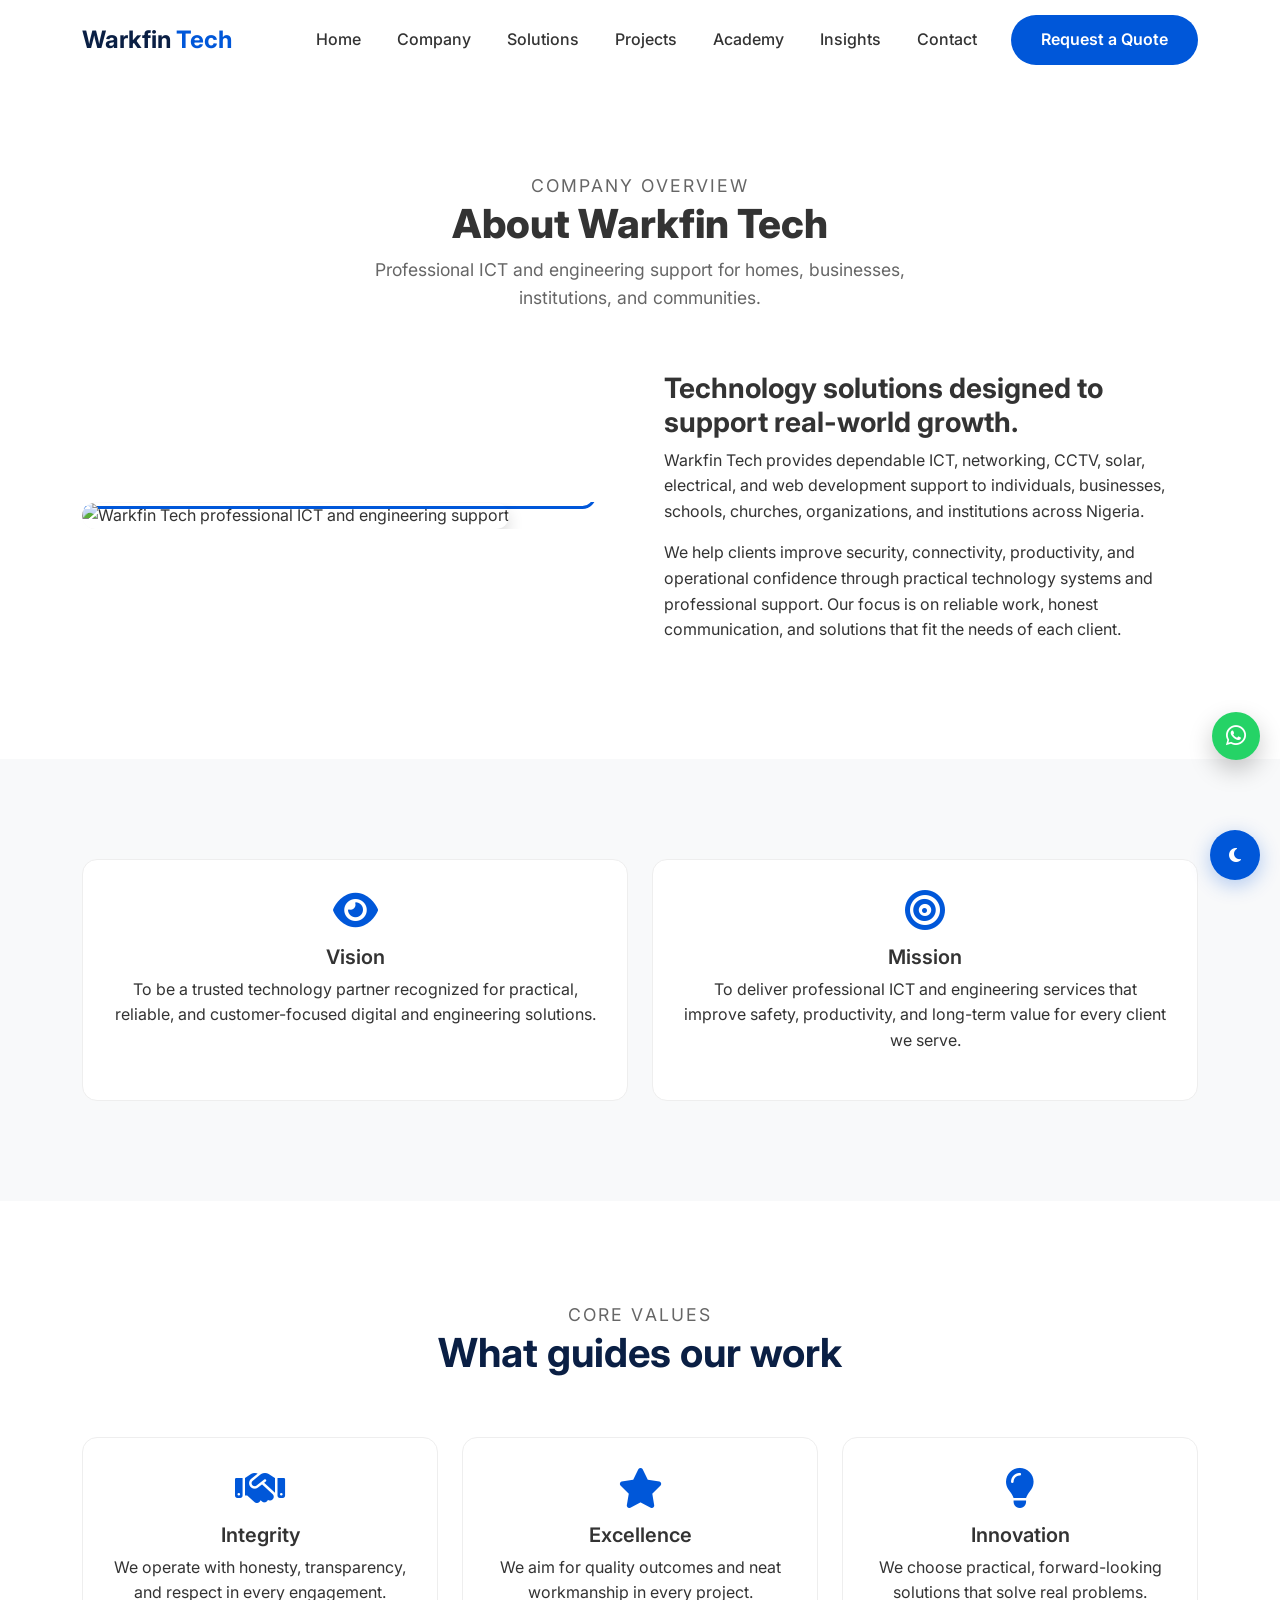
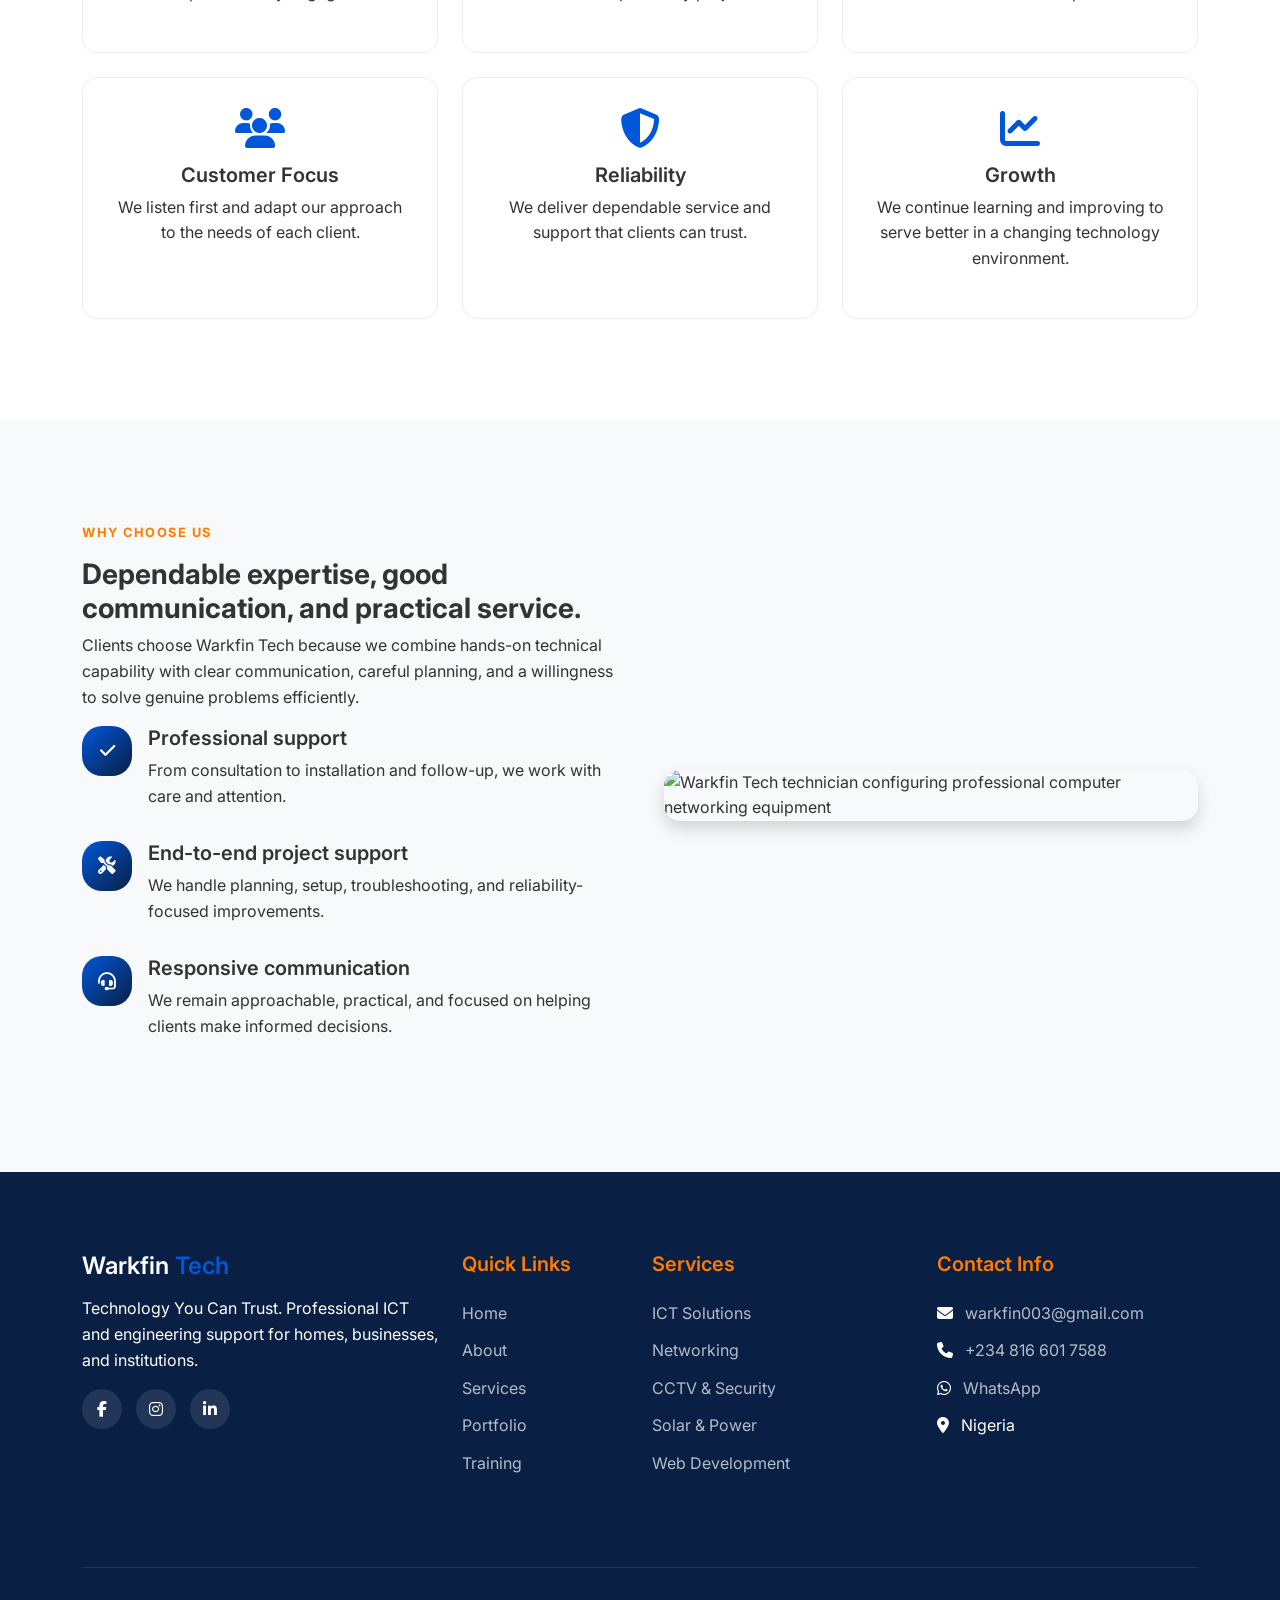
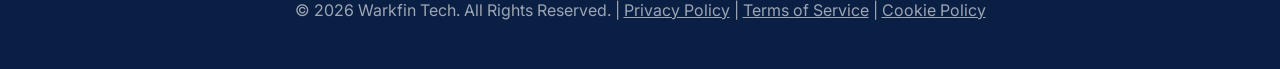
==== about.html @ f8c45f81 "New Uploads" ====
<!DOCTYPE html>
<html lang="en">
<head>
    <meta charset="UTF-8">
    <meta name="viewport" content="width=device-width, initial-scale=1.0">
    <meta name="description" content="Learn about Warkfin Tech, our mission, values, and approach to professional ICT and engineering solutions across Nigeria.">
    <title>About Warkfin Tech | Professional ICT & Engineering Solutions</title>
    <link rel="canonical" href="https://warkfin003-source.github.io/Warkfin-Tech/about.html">
    <link rel="icon" href="favicon.svg" type="image/svg+xml">
    <link rel="preconnect" href="https://fonts.googleapis.com">
    <link rel="preconnect" href="https://fonts.gstatic.com" crossorigin>
    <link href="https://fonts.googleapis.com/css2?family=Inter:wght@400;500;600;700;800&display=swap" rel="stylesheet">
    <link rel="stylesheet" href="https://cdn.jsdelivr.net/npm/bootstrap@5.3.2/dist/css/bootstrap.min.css">
    <link rel="stylesheet" href="https://cdnjs.cloudflare.com/ajax/libs/font-awesome/6.4.2/css/all.min.css">
    <link rel="stylesheet" href="STYLE.css">
    <link rel="stylesheet" href="responsive.css">
    <link rel="stylesheet" href="dark-mode.css">
</head>
<body>
    <nav class="navbar navbar-expand-lg fixed-top">
        <div class="container">
            <a class="navbar-brand" href="index.html">Warkfin <span>Tech</span></a>
            <button class="navbar-toggler" type="button" data-bs-toggle="collapse" data-bs-target="#navbarNav" aria-controls="navbarNav" aria-expanded="false" aria-label="Toggle navigation">
                <span class="navbar-toggler-icon"></span>
            </button>
            <div class="collapse navbar-collapse" id="navbarNav">
                <ul class="navbar-nav ms-auto align-items-center">
                    <li class="nav-item"><a class="nav-link" href="index.html">Home</a></li>
                    <li class="nav-item"><a class="nav-link active" href="about.html">Company</a></li>
                    <li class="nav-item"><a class="nav-link" href="services.html">Solutions</a></li>
                    <li class="nav-item"><a class="nav-link" href="portfolio.html">Projects</a></li>
                    <li class="nav-item"><a class="nav-link" href="training.html">Academy</a></li>
                    <li class="nav-item"><a class="nav-link" href="blog.html">Insights</a></li>
                    <li class="nav-item"><a class="nav-link" href="contact.html">Contact</a></li>
                    <li class="nav-item ms-lg-3"><a href="quote.html" class="btn-primary-custom">Request a Quote</a></li>
                </ul>
            </div>
        </div>
    </nav>

    <main>
        <section class="section-padding pt-5 mt-5">
            <div class="container">
                <div class="section-title">
                    <p class="section-kicker">Company Overview</p>
                    <h1>About Warkfin Tech</h1>
                    <p>Professional ICT and engineering support for homes, businesses, institutions, and communities.</p>
                </div>
                <div class="row align-items-center g-5">
                    <div class="col-lg-6">
                        <div class="about-img">
                            <img src="img/Office Workers.jpg" alt="Warkfin Tech professional ICT and engineering support" class="img-fluid rounded-4 shadow">
                        </div>
                    </div>
                    <div class="col-lg-6">
                        <h3>Technology solutions designed to support real-world growth.</h3>
                        <p>Warkfin Tech provides dependable ICT, networking, CCTV, solar, electrical, and web development support to individuals, businesses, schools, churches, organizations, and institutions across Nigeria.</p>
                        <p>We help clients improve security, connectivity, productivity, and operational confidence through practical technology systems and professional support. Our focus is on reliable work, honest communication, and solutions that fit the needs of each client.</p>
                    </div>
                </div>
            </div>
        </section>

        <section class="section-padding bg-light">
            <div class="container">
                <div class="row g-4">
                    <div class="col-md-6">
                        <div class="value-card h-100">
                            <i class="fas fa-eye"></i>
                            <h5>Vision</h5>
                            <p>To be a trusted technology partner recognized for practical, reliable, and customer-focused digital and engineering solutions.</p>
                        </div>
                    </div>
                    <div class="col-md-6">
                        <div class="value-card h-100">
                            <i class="fas fa-bullseye"></i>
                            <h5>Mission</h5>
                            <p>To deliver professional ICT and engineering services that improve safety, productivity, and long-term value for every client we serve.</p>
                        </div>
                    </div>
                </div>
            </div>
        </section>

        <section class="section-padding">
            <div class="container">
                <div class="section-title">
                    <p class="section-kicker">Core Values</p>
                    <h2>What guides our work</h2>
                </div>
                <div class="row g-4">
                    <div class="col-md-4"><div class="value-card h-100"><i class="fas fa-handshake"></i><h5>Integrity</h5><p>We operate with honesty, transparency, and respect in every engagement.</p></div></div>
                    <div class="col-md-4"><div class="value-card h-100"><i class="fas fa-star"></i><h5>Excellence</h5><p>We aim for quality outcomes and neat workmanship in every project.</p></div></div>
                    <div class="col-md-4"><div class="value-card h-100"><i class="fas fa-lightbulb"></i><h5>Innovation</h5><p>We choose practical, forward-looking solutions that solve real problems.</p></div></div>
                    <div class="col-md-4"><div class="value-card h-100"><i class="fas fa-users"></i><h5>Customer Focus</h5><p>We listen first and adapt our approach to the needs of each client.</p></div></div>
                    <div class="col-md-4"><div class="value-card h-100"><i class="fas fa-shield-alt"></i><h5>Reliability</h5><p>We deliver dependable service and support that clients can trust.</p></div></div>
                    <div class="col-md-4"><div class="value-card h-100"><i class="fas fa-chart-line"></i><h5>Growth</h5><p>We continue learning and improving to serve better in a changing technology environment.</p></div></div>
                </div>
            </div>
        </section>

        <section class="section-padding bg-light">
            <div class="container">
                <div class="row align-items-center g-5">
                    <div class="col-lg-6">
                        <p class="section-kicker">Why Choose Us</p>
                        <h3>Dependable expertise, good communication, and practical service.</h3>
                        <p>Clients choose Warkfin Tech because we combine hands-on technical capability with clear communication, careful planning, and a willingness to solve genuine problems efficiently.</p>
                        <div class="d-flex mb-3"><div class="flex-shrink-0"><div class="service-icon" style="width:50px;height:50px;font-size:1.1rem;"><i class="fas fa-check"></i></div></div><div class="flex-grow-1 ms-3"><h5>Professional support</h5><p>From consultation to installation and follow-up, we work with care and attention.</p></div></div>
                        <div class="d-flex mb-3"><div class="flex-shrink-0"><div class="service-icon" style="width:50px;height:50px;font-size:1.1rem;"><i class="fas fa-tools"></i></div></div><div class="flex-grow-1 ms-3"><h5>End-to-end project support</h5><p>We handle planning, setup, troubleshooting, and reliability-focused improvements.</p></div></div>
                        <div class="d-flex mb-3"><div class="flex-shrink-0"><div class="service-icon" style="width:50px;height:50px;font-size:1.1rem;"><i class="fas fa-headset"></i></div></div><div class="flex-grow-1 ms-3"><h5>Responsive communication</h5><p>We remain approachable, practical, and focused on helping clients make informed decisions.</p></div></div>
                    </div>
                    <div class="col-lg-6">
                        <img src="img/Networking-Solutions-Warkfin-Tech.png" alt="Warkfin Tech technician configuring professional computer networking equipment" class="img-fluid rounded-4 shadow">
                    </div>
                </div>
            </div>
        </section>
    </main>

    <footer class="footer">
        <div class="container">
            <div class="row">
                <div class="col-lg-4 col-md-6 mb-4">
                    <h4 class="mb-3">Warkfin <span style="color: var(--royal-blue);">Tech</span></h4>
                    <p>Technology You Can Trust. Professional ICT and engineering support for homes, businesses, and institutions.</p>
                    <div class="social-links mt-3">
                        <a href="https://web.facebook.com/emmanuel.adinna.54" class="social-icon" aria-label="Facebook" target="_blank" rel="noopener noreferrer"><i class="fab fa-facebook-f"></i></a>
                        <a href="https://www.instagram.com/warkfin/" class="social-icon" aria-label="Instagram" target="_blank" rel="noopener noreferrer"><i class="fab fa-instagram"></i></a>
                        <a href="https://www.linkedin.com/in/emmanuel-adinna-b373223b4/" class="social-icon" aria-label="LinkedIn" target="_blank" rel="noopener noreferrer"><i class="fab fa-linkedin-in"></i></a>
                        
                    </div>
                </div>
                <div class="col-lg-2 col-md-6 mb-4">
                    <h5>Quick Links</h5>
                    <ul>
                        <li><a href="index.html">Home</a></li>
                        <li><a href="about.html">About</a></li>
                        <li><a href="services.html">Services</a></li>
                        <li><a href="portfolio.html">Portfolio</a></li>
                        <li><a href="training.html">Training</a></li>
                    </ul>
                </div>
                <div class="col-lg-3 col-md-6 mb-4">
                    <h5>Services</h5>
                    <ul>
                        <li><a href="services.html">ICT Solutions</a></li>
                        <li><a href="services.html">Networking</a></li>
                        <li><a href="services.html">CCTV & Security</a></li>
                        <li><a href="services.html">Solar & Power</a></li>
                        <li><a href="services.html">Web Development</a></li>
                    </ul>
                </div>
                <div class="col-lg-3 col-md-6 mb-4">
                    <h5>Contact Info</h5>
                    <ul>
                        <li><i class="fas fa-envelope me-2"></i> <a href="mailto:warkfin003@gmail.com">warkfin003@gmail.com</a></li><li><i class="fas fa-phone me-2"></i> <a href="tel:+2348166017588">+234 816 601 7588</a></li><li><i class="fab fa-whatsapp me-2"></i> <a href="https://wa.me/2348166017588" target="_blank" rel="noopener noreferrer">WhatsApp</a></li>
                        <li><i class="fas fa-map-marker-alt me-2"></i> Nigeria</li>
                    </ul>
                </div>
            </div>
            <div class="footer-bottom">
                <p>&copy; <span id="currentYear"></span> Warkfin Tech. All Rights Reserved. | <a href="privacy-policy.html" style="color: rgba(255,255,255,0.6);">Privacy Policy</a> | <a href="terms-of-service.html" style="color: rgba(255,255,255,0.6);">Terms of Service</a> | <a href="cookie-policy.html" style="color: rgba(255,255,255,0.6);">Cookie Policy</a></p>
            </div>
        </div>
    </footer>

    <button class="dark-mode-toggle" id="darkModeToggle" title="Toggle Dark Mode" aria-label="Toggle dark mode" aria-pressed="false">
        <i class="fas fa-moon"></i>
    </button>

    <script src="https://cdn.jsdelivr.net/npm/bootstrap@5.3.2/dist/js/bootstrap.bundle.min.js"></script>
    <script src="Main.js" defer></script>
    <script src="dark-mode.js" defer></script>
</body>
</html>
---- STYLE.css ----
:root {
            --royal-blue: #0057D9;
            --navy-blue: #0A1F44;
            --white: #FFFFFF;
            --light-gray: #F5F7FA;
            --orange: #FF7A00;
            --dark-bg: #0d1117;
            --dark-card: #161b22;
            --dark-text: #c9d1d9;
        }

        * { margin: 0; padding: 0; box-sizing: border-box; }

        body {
            font-family: 'Inter', sans-serif;
            color: #333;
            overflow-x: hidden;
            transition: background-color 0.3s, color 0.3s;
            font-weight: 400;
            line-height: 1.6;
        }

        h1, h2, h3, h4, h5, h6 { font-family: 'Inter', sans-serif; }

        h1 { font-weight: 800; }
        h2 { font-weight: 700; }
        h3 { font-weight: 700; }
        h4 { font-weight: 600; }
        h5 { font-weight: 600; }
        h6 { font-weight: 600; }

        .nav-link { font-weight: 500; }
        .btn-primary-custom, .btn-outline-custom { font-weight: 600; }
        .section-title p { font-weight: 400; }

        .founder-biography p {
            margin-bottom: 18px;
            line-height: 1.8;
            font-size: 1rem;
            text-align: justify;
        }

        /* Navigation and reusable button styles. */
        .navbar {
            padding: 15px 0;
            transition: all 0.3s ease;
            background: rgba(255, 255, 255, 0.95);
            backdrop-filter: blur(10px);
        }

        .navbar.scrolled {
            box-shadow: 0 2px 20px rgba(0,0,0,0.1);
            padding: 10px 0;
        }

        .navbar-brand {
            font-family: 'Inter', sans-serif;
            font-weight: 700;
            font-size: 1.5rem;
            color: var(--navy-blue) !important;
        }

        .navbar-brand span { color: var(--royal-blue); }

        .nav-link {
            font-weight: 500;
            color: #333 !important;
            margin: 0 10px;
            position: relative;
            transition: color 0.3s;
        }

        .nav-link::after {
            content: '';
            position: absolute;
            bottom: -5px;
            left: 0;
            width: 0;
            height: 2px;
            background: var(--royal-blue);
            transition: width 0.3s;
        }

        .nav-link:hover::after,
        .nav-link.active::after { width: 100%; }

        .nav-link:hover { color: var(--royal-blue) !important; }

        .btn-primary-custom {
            background: var(--royal-blue);
            color: white;
            padding: 12px 30px;
            border-radius: 50px;
            border: none;
            font-weight: 600;
            transition: all 0.3s;
            text-decoration: none;
            display: inline-block;
        }

        .btn-primary-custom:hover {
            background: var(--navy-blue);
            transform: translateY(-2px);
            box-shadow: 0 10px 30px rgba(0,87,217,0.3);
            color: white;
        }

        .btn-outline-custom {
            border: 2px solid var(--royal-blue);
            color: var(--royal-blue);
            padding: 12px 30px;
            border-radius: 50px;
            font-weight: 600;
            transition: all 0.3s;
            text-decoration: none;
            display: inline-block;
            background: transparent;
        }

        .btn-outline-custom:hover {
            background: var(--royal-blue);
            color: white;
            transform: translateY(-2px);
        }

        /* Hero section and project statistics. */
        .hero {
            min-height: 100vh;
            padding: 112px 0 78px;
            background: linear-gradient(135deg, var(--navy-blue) 0%, #1a3a6b 50%, var(--royal-blue) 100%);
            position: relative;
            overflow: hidden;
            display: flex;
            align-items: center;
            isolation: isolate;
        }

        .hero::before {
            content: '';
            position: absolute;
            top: 0; left: 0; right: 0; bottom: 0;
            background: url('data:image/svg+xml,<svg xmlns="http://www.w3.org/2000/svg" viewBox="0 0 100 100"><circle cx="50" cy="50" r="40" fill="none" stroke="rgba(255,255,255,0.05)" stroke-width="0.5"/></svg>');
            background-size: 100px 100px;
            animation: float 20s linear infinite;
        }

        /* Subtle moving capability image behind the hero; decorative only. */
        .hero::after {
            content: '';
            position: absolute;
            inset: -8%;
            background: url('img/Office Workers.jpg') center / cover no-repeat;
            opacity: .075;
            transform: scale(1.08);
            animation: heroBackgroundDrift 28s ease-in-out infinite alternate;
            pointer-events: none;
            z-index: 0;
        }

        @keyframes heroBackgroundDrift {
            0% { background-position: 15% 50%; transform: scale(1.08); }
            100% { background-position: 85% 50%; transform: scale(1.14); }
        }

        @keyframes float {
            0% { transform: translateY(0); }
            100% { transform: translateY(-100px); }
        }

        .hero-content, .hero > .container { position: relative; z-index: 2; }

        .hero h1 {
            font-size: 2.55rem;
            font-weight: 800;
            color: white;
            line-height: 1.2;
            margin-bottom: 20px;
        }

        .hero p {
            font-size: 1.1rem;
            line-height: 1.7;
            color: rgba(255,255,255,0.9);
            margin-bottom: 30px;
        }

        .eyebrow,
        .section-kicker {
            display: inline-block;
            margin-bottom: 15px;
            font-size: 0.8rem;
            letter-spacing: 0.12em;
            text-transform: uppercase;
            font-weight: 700;
            color: var(--orange);
        }

        .trust-statement {
            margin-top: 20px;
            font-size: 0.95rem;
            letter-spacing: 0.03em;
            color: rgba(255,255,255,0.8);
            font-style: italic;
        }

        .hero-btns {
            display: flex;
            gap: 15px;
            flex-wrap: wrap;
        }

        .hero-image {
            position: relative;
            animation: floatImage 3s ease-in-out infinite;
            padding: 10px 12px 0;
            max-width: 500px;
            margin: 0 0 0 auto;
            z-index: 3;
        }

        .hero-image img {
            width: 100%;
            max-height: 540px;
            object-fit: contain;
            object-position: center bottom;
            display: block;
            filter: drop-shadow(0 24px 35px rgba(0,0,0,.28));
        }

        @keyframes floatImage {
            0%, 100% { transform: translateY(0); }
            50% { transform: translateY(-20px); }
        }

        .counter-section {
            background: white;
            padding: 60px 0;
            margin-top: -50px;
            position: relative;
            z-index: 10;
            border-radius: 20px;
            box-shadow: 0 20px 60px rgba(0,0,0,0.1);
        }

        .counter-box {
            text-align: center;
            padding: 20px;
            height: 100%;
            border-radius: 18px;
            background: #f8fbff;
            border: 1px solid #edf3ff;
        }

        .counter-box i {
            display: inline-flex;
            width: 52px;
            height: 52px;
            align-items: center;
            justify-content: center;
            border-radius: 50%;
            background: rgba(0,87,217,0.12);
            color: var(--royal-blue);
            font-size: 1.3rem;
            margin-bottom: 12px;
        }

        .counter-box h3 {
            font-size: 2.5rem;
            font-weight: 700;
            color: var(--royal-blue);
            margin-bottom: 10px;
        }

        .counter-box p {
            color: #666;
            font-weight: 500;
            margin: 0;
            line-height: 1.5;
        }

        /* Shared section spacing, headings, and service cards. */
        .section-padding { padding: 100px 0; }

        .section-title {
            text-align: center;
            margin-bottom: 60px;
        }

        .section-title h2 {
            font-size: 2.5rem;
            font-weight: 700;
            color: var(--navy-blue);
            margin-bottom: 15px;
        }

        .section-title p {
            color: #666;
            font-size: 1.1rem;
            max-width: 600px;
            margin: 0 auto;
        }

        .service-card {
            background: white;
            border-radius: 20px;
            padding: 40px 30px;
            text-align: center;
            transition: all 0.3s ease;
            border: 1px solid #eee;
            height: 100%;
            display: flex;
            flex-direction: column;
        }

        .service-card:hover {
            transform: translateY(-10px);
            box-shadow: 0 30px 60px rgba(0,0,0,0.12);
            border-color: var(--royal-blue);
        }

        .service-icon {
            width: 80px;
            height: 80px;
            background: linear-gradient(135deg, var(--royal-blue), var(--navy-blue));
            border-radius: 20px;
            display: flex;
            align-items: center;
            justify-content: center;
            margin: 0 auto 25px;
            font-size: 2rem;
            color: white;
        }

        .service-card h4 {
            font-size: 1.5rem;
            font-weight: 700;
            margin-bottom: 15px;
            color: var(--navy-blue);
            line-height: 1.3;
        }

        .service-card p {
            color: #555;
            margin-bottom: 20px;
            font-size: 1.05rem;
            line-height: 1.8;
        }

        .service-list {
            list-style: none;
            padding: 0;
            text-align: left;
        }

        .service-card .btn-outline-custom { margin-top: auto !important; align-self: center; }

        .service-list li {
            padding: 6px 0;
            color: #444;
            font-size: 1rem;
            line-height: 1.55;
        }

        .service-list li i {
            color: var(--orange);
            margin-right: 8px;
        }

        .about-img {
            border-radius: 20px;
            overflow: hidden;
            position: relative;
        }

        .about-img::before {
            content: '';
            position: absolute;
            top: -20px;
            left: -20px;
            width: 100%;
            height: 100%;
            border: 3px solid var(--royal-blue);
            border-radius: 20px;
            z-index: -1;
        }

        /* Founder profile, skills, and personal call-to-action. */
        .profile-card,
        .personal-info-card {
            background: white;
            border-radius: 20px;
            box-shadow: 0 10px 30px rgba(0, 0, 0, 0.08);
        }

        .profile-card {
            overflow: hidden;
            text-align: center;
        }

        .profile-photo {
            width: 100%;
            max-height: 430px;
            object-fit: contain;
            object-position: bottom;
            background: linear-gradient(135deg, #eaf2ff, #ffffff);
        }

        .profile-details { padding: 25px; }
        .profile-details h3 { color: var(--navy-blue); margin-bottom: 10px; }
        .profile-title { color: var(--royal-blue); font-weight: 600; }
        .profile-details i { color: var(--orange); margin-right: 8px; }

        .personal-info-card { padding: 30px; }
        .personal-info-card h3 { color: var(--navy-blue); font-size: 1.3rem; margin-bottom: 15px; }
        .personal-info-card h3 i { color: var(--royal-blue); margin-right: 8px; }
        .personal-info-card p { margin-bottom: 0; }

        .skill-list { display: flex; flex-wrap: wrap; justify-content: center; gap: 12px; }
        .skill-list span { background: #eaf2ff; border-radius: 50px; color: var(--navy-blue); font-weight: 600; padding: 10px 16px; }

        .personal-cta { background: linear-gradient(135deg, var(--navy-blue), var(--royal-blue)); border-radius: 24px; color: white; padding: 50px 30px; }
        .personal-cta h3 { margin-bottom: 15px; }
        .personal-cta p { margin: 0 auto 25px; max-width: 700px; }
        .personal-cta .btn-primary-custom { background: white; color: var(--royal-blue); }
        .personal-cta .btn-primary-custom:hover { background: var(--light-gray); color: var(--navy-blue); }

        /* Inline form feedback is updated by forms.js after a submission attempt. */
        .form-feedback { display: none; font-weight: 600; margin: 16px 0 0; text-align: center; }
        .form-feedback.success { color: #198754; display: block; }
        .form-feedback.error { color: #dc3545; display: block; }

        /* Candidate-registration details shown in the training form. */
        .application-details { background: #f5f8ff; border: 1px solid #d8e5ff; border-radius: 14px; margin-bottom: 20px; padding: 24px; }
        .application-details h4 { color: var(--navy-blue); font-size: 1.15rem; }
        .application-details h4 i { color: var(--royal-blue); margin-right: 8px; }
        .honeypot-field { height: 0; left: -9999px; overflow: hidden; position: absolute; width: 0; }

        /* Standalone legal pages share the brand typography without the home-page layout. */
        .legal-page { margin: 0 auto; max-width: 850px; padding: 80px 24px; }
        .legal-page h1, .legal-page h2 { color: var(--navy-blue); }
        .legal-page h1 { font-size: clamp(2rem, 5vw, 3rem); margin: 24px 0 8px; }
        .legal-page h2 { font-size: 1.35rem; margin: 34px 0 10px; }
        .legal-page p { line-height: 1.8; }
        .legal-date { color: #666; }
        .legal-back { color: var(--royal-blue); font-weight: 600; text-decoration: none; }
        .legal-back:hover { text-decoration: underline; }

        .value-card {
            background: white;
            padding: 30px;
            border-radius: 15px;
            text-align: center;
            transition: all 0.3s;
            border: 1px solid #eee;
        }

        .value-card:hover {
            background: var(--royal-blue);
            color: white;
            transform: translateY(-5px);
        }

        .value-card:hover i { color: white !important; }

        .value-card i {
            font-size: 2.5rem;
            color: var(--royal-blue);
            margin-bottom: 15px;
        }

        .focus-card {
            background: white;
            border-radius: 18px;
            padding: 30px 20px;
            text-align: center;
            border: 1px solid #eee;
            transition: all 0.3s ease;
            height: 100%;
        }

        .focus-card i {
            display: block;
            font-size: 2.2rem;
            color: var(--royal-blue);
            margin-bottom: 12px;
        }

        .focus-card h5 {
            margin-bottom: 0;
            color: var(--navy-blue);
            font-size: 1rem;
        }

        .focus-card:hover {
            transform: translateY(-5px);
            box-shadow: 0 10px 30px rgba(0, 87, 217, 0.15);
        }

        .approach-card {
            background: white;
            border-radius: 18px;
            padding: 30px;
            text-align: center;
            border: 1px solid #eee;
            transition: all 0.3s ease;
            height: 100%;
        }

        .approach-number {
            display: inline-flex;
            width: 44px;
            height: 44px;
            background: var(--royal-blue);
            color: white;
            border-radius: 50%;
            align-items: center;
            justify-content: center;
            font-weight: 700;
            font-size: 1.4rem;
            margin-bottom: 15px;
        }

        .approach-card h5 {
            color: var(--navy-blue);
            margin-bottom: 10px;
        }

        .approach-card p {
            color: #666;
            margin: 0;
            font-size: 0.95rem;
        }

        .approach-card:hover {
            transform: translateY(-5px);
            box-shadow: 0 10px 30px rgba(0, 87, 217, 0.15);
        }

        /* Portfolio gallery and category filter controls. */
        .portfolio-filter {
            text-align: center;
            margin-bottom: 40px;
        }

        .portfolio-filter button {
            background: none;
            border: 2px solid var(--royal-blue);
            color: var(--royal-blue);
            padding: 8px 25px;
            margin: 5px;
            border-radius: 50px;
            font-weight: 500;
            transition: all 0.3s;
        }

        .portfolio-filter button.active,
        .portfolio-filter button:hover {
            background: var(--royal-blue);
            color: white;
        }

        .portfolio-item {
            position: relative;
            overflow: hidden;
            border-radius: 15px;
            margin-bottom: 30px;
        }

        .portfolio-item img {
            width: 100%;
            height: 300px;
            object-fit: cover;
            transition: transform 0.5s;
        }

        .portfolio-media-placeholder { height: 300px; display: flex; align-items: center; justify-content: center; gap: 22px; color: white; font-size: 4rem; background: linear-gradient(135deg, var(--navy-blue), var(--royal-blue)); }
        .portfolio-media-placeholder i:last-child { color: var(--orange); }

        .portfolio-item:hover img { transform: scale(1.1); }

        .portfolio-overlay {
            position: absolute;
            bottom: 0;
            left: 0;
            right: 0;
            background: linear-gradient(to top, rgba(10,31,68,0.9), transparent);
            padding: 30px;
            color: white;
            transform: translateY(100%);
            transition: transform 0.3s;
        }

        .portfolio-item:hover .portfolio-overlay { transform: translateY(0); }

        /* Training, testimonials, blog, and contact components. */
        .training-card {
            background: white;
            border-radius: 20px;
            overflow: hidden;
            box-shadow: 0 10px 30px rgba(0,0,0,0.1);
            transition: all 0.3s;
            height: 100%;
        }

        .training-card:hover {
            transform: translateY(-10px);
            box-shadow: 0 20px 50px rgba(0,0,0,0.15);
        }

        .training-header {
            background: linear-gradient(135deg, var(--royal-blue), var(--navy-blue));
            color: white;
            padding: 30px;
            text-align: center;
        }

        .training-header i {
            font-size: 3rem;
            margin-bottom: 15px;
        }

        .training-body { padding: 30px; }

        .training-body ul {
            list-style: none;
            padding: 0;
        }

        .training-body ul li {
            padding: 10px 0;
            border-bottom: 1px solid #eee;
        }

        .training-body ul li i {
            color: var(--orange);
            margin-right: 10px;
        }

        .testimonial-card {
            background: white;
            padding: 40px;
            border-radius: 20px;
            text-align: center;
            box-shadow: 0 10px 30px rgba(0,0,0,0.08);
        }

        .testimonial-empty { max-width: 760px; margin: 0 auto; }
        .testimonial-empty > i { color: var(--royal-blue); font-size: 2.4rem; margin-bottom: 16px; }
        .testimonial-empty h3 { color: var(--navy-blue); font-size: 1.35rem; }

        .testimonial-card img {
            width: 80px;
            height: 80px;
            border-radius: 50%;
            object-fit: cover;
            margin-bottom: 20px;
            border: 3px solid var(--royal-blue);
        }

        .stars {
            color: var(--orange);
            margin-bottom: 15px;
        }

        .blog-card {
            background: white;
            border-radius: 20px;
            overflow: hidden;
            transition: all 0.3s;
            height: 100%;
        }

        .blog-card:hover {
            transform: translateY(-5px);
            box-shadow: 0 20px 40px rgba(0,0,0,0.1);
        }

        .blog-img {
            height: 200px;
            background: linear-gradient(135deg, var(--royal-blue), var(--navy-blue));
            display: flex;
            align-items: center;
            justify-content: center;
            color: white;
            font-size: 3rem;
        }

        .blog-content { padding: 25px; }

        .blog-meta {
            color: #999;
            font-size: 0.9rem;
            margin-bottom: 10px;
        }

        .contact-info-box {
            background: white;
            padding: 40px;
            border-radius: 20px;
            box-shadow: 0 10px 30px rgba(0,0,0,0.08);
            height: 100%;
        }

        .contact-info-item {
            display: flex;
            align-items: flex-start;
            margin-bottom: 30px;
        }

        .contact-info-item i {
            width: 50px;
            height: 50px;
            flex: 0 0 50px;
            background: var(--royal-blue);
            color: white;
            border-radius: 50%;
            display: flex;
            align-items: center;
            justify-content: center;
            margin-right: 20px;
            font-size: 1.2rem;
        }

        .contact-form {
            background: white;
            padding: 40px;
            border-radius: 20px;
            box-shadow: 0 10px 30px rgba(0,0,0,0.08);
        }

        .form-control {
            padding: 15px;
            border-radius: 10px;
            border: 1px solid #ddd;
            margin-bottom: 20px;
        }

        .form-control:focus {
            border-color: var(--royal-blue);
            box-shadow: 0 0 0 3px rgba(0,87,217,0.1);
        }

        /* Footer and floating navigation controls. */
        .footer {
            background: var(--navy-blue);
            color: white;
            padding: 80px 0 30px;
        }

        .footer h5 {
            font-weight: 600;
            margin-bottom: 25px;
            color: var(--orange);
        }

        .footer ul {
            list-style: none;
            padding: 0;
        }

        .footer ul li {
            margin-bottom: 12px;
        }

        .footer ul li a {
            color: rgba(255,255,255,0.7);
            text-decoration: none;
            transition: color 0.3s;
        }

        .footer ul li a:hover { color: var(--orange); }

        .social-links a,
        .social-links .social-icon {
            width: 40px;
            height: 40px;
            background: rgba(255,255,255,0.1);
            border-radius: 50%;
            display: inline-flex;
            align-items: center;
            justify-content: center;
            color: white;
            margin-right: 10px;
            transition: all 0.3s;
            text-decoration: none;
        }

        .social-links a:focus-visible,
        .btn-primary-custom:focus-visible,
        .btn-outline-custom:focus-visible,
        .nav-link:focus-visible,
        .portfolio-filter button:focus-visible,
        .dark-mode-toggle:focus-visible,
        .back-to-top:focus-visible {
            outline: 3px solid rgba(255,122,0,0.8);
            outline-offset: 3px;
        }

        .social-links a:hover {
            background: var(--royal-blue);
            transform: translateY(-3px);
        }

        .social-links .social-icon {
            cursor: default;
        }

        .form-label {
            display: block;
            margin: 0 0 7px;
            color: var(--navy-blue);
            font-size: .92rem;
            font-weight: 500;
        }

        .footer-bottom {
            border-top: 1px solid rgba(255,255,255,0.1);
            margin-top: 50px;
            padding-top: 30px;
            text-align: center;
            color: rgba(255,255,255,0.6);
        }

        .dark-mode-toggle {
            position: fixed;
            bottom: 30px;
            right: 30px;
            width: 50px;
            height: 50px;
            background: var(--royal-blue);
            color: white;
            border-radius: 50%;
            display: flex;
            align-items: center;
            justify-content: center;
            cursor: pointer;
            z-index: 1000;
            box-shadow: 0 5px 20px rgba(0,87,217,0.3);
            transition: all 0.3s;
            border: none;
        }

        .dark-mode-toggle:hover { transform: scale(1.1); }

        .back-to-top {
            position: fixed;
            bottom: 82px;
            right: 30px;
            width: 44px;
            height: 44px;
            background: var(--orange);
            color: white;
            border-radius: 50%;
            display: flex;
            align-items: center;
            justify-content: center;
            cursor: pointer;
            z-index: 1000;
            opacity: 0;
            visibility: hidden;
            transition: all 0.3s;
            text-decoration: none;
        }

        .back-to-top.show {
            opacity: 1;
            visibility: visible;
        }

        .timeline {
            position: relative;
            padding: 20px 0;
        }

        .timeline::before {
            content: '';
            position: absolute;
            left: 50%;
            transform: translateX(-50%);
            width: 2px;
            height: 100%;
            background: var(--royal-blue);
        }

        .timeline-item {
            margin-bottom: 50px;
            position: relative;
        }

        .timeline-content {
            background: white;
            padding: 30px;
            border-radius: 15px;
            box-shadow: 0 10px 30px rgba(0,0,0,0.08);
            width: 45%;
        }

        .timeline-item:nth-child(odd) .timeline-content { margin-left: auto; }

        .timeline-dot {
            position: absolute;
            left: 50%;
            transform: translateX(-50%);
            width: 20px;
            height: 20px;
            background: var(--orange);
            border-radius: 50%;
            border: 4px solid white;
            box-shadow: 0 0 0 3px var(--royal-blue);
        }

        .accordion-button:not(.collapsed) {
            background: var(--royal-blue);
            color: white;
        }

        .accordion-button:focus {
            box-shadow: none;
            border-color: rgba(0,87,217,0.25);
        }

        .loader {
            position: fixed;
            top: 0;
            left: 0;
            width: 100%;
            height: 100%;
            background: var(--navy-blue);
            display: flex;
            align-items: center;
            justify-content: center;
            z-index: 9999;
            transition: opacity 0.5s, visibility 0.5s;
        }

        .loader.hidden {
            opacity: 0;
            visibility: hidden;
        }

        .loader-content { text-align: center; }
        .loader-logo { width: 72px; height: 72px; object-fit: contain; margin-bottom: 18px; }

        .loader-content h2 {
            color: white;
            font-size: 2rem;
            margin-bottom: 20px;
        }

        .loader-content p { color: rgba(255,255,255,.82); font-size: .95rem; margin: 0 0 20px; }

        .loader-bar {
            width: 200px;
            height: 4px;
            background: rgba(255,255,255,0.2);
            border-radius: 2px;
            overflow: hidden;
            margin: 0 auto;
        }

        .loader-progress {
            width: 0;
            height: 100%;
            background: var(--orange);
            animation: load 2s ease forwards;
        }

        @keyframes load { to { width: 100%; } }

        @media (prefers-reduced-motion: reduce) {
            *, *::before, *::after { animation-duration: .01ms !important; animation-iteration-count: 1 !important; scroll-behavior: auto !important; }
            .loader { transition: none; }
        }


/* ===== Warkfin Tech final visual polish ===== */
.service-card-media {
    overflow: hidden;
}
.service-media {
    margin: -40px -30px 25px;
    height: 180px;
    overflow: hidden;
    background: #0A1F44;
}
.service-media img {
    width: 100%;
    height: 100%;
    object-fit: cover;
    display: block;
    transition: transform .5s ease;
}
.service-card-media:hover .service-media img {
    transform: scale(1.04);
}
.feedback-highlight {
    text-align: left;
    position: relative;
    padding: 34px;
}
.feedback-icon {
    width: 54px;
    height: 54px;
    display: inline-flex;
    align-items: center;
    justify-content: center;
    border-radius: 16px;
    background: rgba(0,87,217,.10);
    color: var(--royal-blue);
    font-size: 1.25rem;
    margin-bottom: 18px;
}
.feedback-highlight h3 {
    font-size: 1.2rem;
    margin-bottom: 12px;
}
.feedback-highlight p {
    color: #475569;
    margin-bottom: 20px;
}
.feedback-label {
    display: inline-block;
    font-size: .78rem;
    font-weight: 700;
    letter-spacing: .04em;
    text-transform: uppercase;
    color: var(--royal-blue);
}
.feedback-note {
    max-width: 760px;
    margin-left: auto;
    margin-right: auto;
    color: #64748B;
    font-size: .92rem;
}
.capability-badge {
    display: inline-flex;
    align-items: center;
    gap: 6px;
    margin-top: 8px;
    padding: 5px 10px;
    border-radius: 999px;
    background: rgba(20,99,214,.18);
    color: #DBEAFE;
    font-size: .75rem;
    font-weight: 700;
}
.hero {
    background:
        linear-gradient(135deg, rgba(10,31,68,.97), rgba(26,58,107,.92) 50%, rgba(0,87,217,.93)),
        url('img/Networking.jpg') center/cover no-repeat;
}
.hero::after {
    content: '';
    position: absolute;
    inset: -8%;
    background: url('img/Networking.jpg') center/cover no-repeat;
    opacity: .055;
    transform: scale(1.08);
    animation: heroImageDrift 28s ease-in-out infinite alternate;
    z-index: -1;
}
@keyframes heroImageDrift {
    0% { transform: scale(1.08) translate3d(-1%, 0, 0); }
    100% { transform: scale(1.15) translate3d(1%, -1.5%, 0); }
}
.hero-image {
    max-width: 520px;
    padding: 24px;
}
.hero-image::before {
    content: '';
    position: absolute;
    inset: 8px;
    border: 1px solid rgba(255,255,255,.20);
    border-radius: 32px;
    pointer-events: none;
}
.hero-image img {
    position: relative;
    z-index: 1;
    filter: drop-shadow(0 24px 40px rgba(0,0,0,.28));
}
.loader-mark {
    position: relative;
    width: 110px;
    height: 110px;
    margin: 0 auto 18px;
    display: grid;
    place-items: center;
}
.loader-logo {
    width: 88px;
    height: 88px;
    border-radius: 22px;
    box-shadow: 0 12px 35px rgba(0,0,0,.25);
}
.loader-orbit {
    position: absolute;
    inset: -5px;
    border: 2px solid rgba(255,122,0,.5);
    border-top-color: transparent;
    border-radius: 50%;
    display: grid;
    place-items: center;
    animation: loaderOrbit 2.2s linear infinite;
}
.loader-orbit i {
    position: absolute;
    top: -8px;
    color: var(--orange);
    background: var(--navy-blue);
    padding: 2px 5px;
    border-radius: 8px;
    font-size: .9rem;
}
@keyframes loaderOrbit { to { transform: rotate(360deg); } }
.loader-content h2 {
    margin-bottom: 8px;
    letter-spacing: -.02em;
}
.loader-content p {
    margin-bottom: 22px;
}
.navbar-toggler:focus {
    box-shadow: 0 0 0 .2rem rgba(0,87,217,.25);
}
@media (prefers-reduced-motion: reduce) {
    .hero::after, .loader-orbit, .hero-image {
        animation: none !important;
    }
}

/* Video Production service pricing */
.service-price {
    display: flex;
    align-items: baseline;
    gap: 10px;
    margin: 18px 0;
}
.service-price span {
    font-size: .82rem;
    color: #64748B;
    font-weight: 600;
}
.service-price strong {
    font-size: 1.55rem;
    color: var(--royal-blue);
    font-weight: 800;
}
.service-detail-image {
    overflow: hidden;
    border-radius: 24px;
    box-shadow: 0 18px 45px rgba(0,0,0,.14);
}
.service-detail-image img {
    display: block;
    width: 100%;
    aspect-ratio: 16/10;
    object-fit: cover;
}
.service-detail-section .service-list {
    margin-top: 20px;
}

/* Final desktop hero/navbar spacing: keep the fixed navbar clear of the portrait */
@media (min-width: 992px) {
    .navbar {
        min-height: 76px;
        z-index: 1100;
    }

    body {
        padding-top: 76px;
    }

    .hero,
    .hero-section,
    #hero {
        scroll-margin-top: 86px;
    }

    .hero .container,
    .hero-section .container,
    #hero .container {
        padding-top: 28px;
    }

    .hero-image,
    .hero-img,
    .hero-image-container,
    .hero-visual {
        margin-top: 12px;
    }
}

/* Training program pricing */
.training-price-row {
    margin-top: 18px;
    display: flex;
    flex-direction: column;
    gap: 10px;
    align-items: stretch;
}
.training-price {
    display: block;
    text-align: center;
    font-size: 1.25rem;
    font-weight: 800;
    color: var(--royal-blue);
}
@media (min-width: 992px) {
    /* Keep the fixed navbar clear of the hero portrait and headline. */
    .hero,
    .hero-section,
    #hero {
        padding-top: 46px !important;
        min-height: calc(100vh - 76px);
    }
    .hero .hero-image,
    .hero .hero-img,
    .hero .hero-image-container,
    .hero .hero-visual,
    .hero-section .hero-image,
    .hero-section .hero-img,
    .hero-section .hero-image-container,
    .hero-section .hero-visual {
        margin-top: 28px !important;
        transform: translateY(8px);
    }
}

/* Warkfin Tech premium preloader */
.warkfin-preloader {
    position: fixed;
    inset: 0;
    z-index: 99999;
    display: grid;
    place-items: center;
    overflow: hidden;
    background:
      radial-gradient(circle at 50% 35%, rgba(37,99,235,.20), transparent 34%),
      linear-gradient(135deg, #020617 0%, #0B1730 52%, #07111F 100%);
    transition: opacity .28s ease, visibility .28s ease, transform .28s ease;
}
.warkfin-preloader.preloader-hidden {
    opacity: 0;
    visibility: hidden;
    pointer-events: none;
    transform: scale(1.02);
}
.preloader-panel {
    position: relative;
    z-index: 2;
    width: min(92vw, 470px);
    padding: 42px 34px 32px;
    text-align: center;
    border: 1px solid rgba(148,163,184,.20);
    border-radius: 28px;
    background: rgba(15,23,42,.68);
    box-shadow: 0 28px 90px rgba(0,0,0,.45), inset 0 1px rgba(255,255,255,.08);
    backdrop-filter: blur(8px);
}
.preloader-logo-wrap {
    width: 84px;
    height: 84px;
    margin: 0 auto 18px;
    display: grid;
    place-items: center;
    border-radius: 24px;
    background: rgba(255,255,255,.96);
    box-shadow: 0 0 0 8px rgba(37,99,235,.10), 0 16px 45px rgba(0,0,0,.35);
    overflow: hidden;
}
.preloader-logo {
    width: 72px;
    height: 72px;
    object-fit: contain;
}
.preloader-fallback-logo {
    display: grid;
    place-items: center;
    width: 100%;
    height: 100%;
    color: #2563EB;
    font-size: 2.15rem;
}
.preloader-brand {
    letter-spacing: .18em;
    font-weight: 800;
    font-size: 1.05rem;
    color: #F8FAFC;
}
.preloader-brand span { color: #60A5FA; }
.preloader-welcome {
    margin-top: 14px;
    font-size: clamp(1.35rem, 4vw, 1.8rem);
    font-weight: 800;
    color: #FFFFFF;
}
.preloader-subtitle {
    margin: 7px 0 22px;
    color: #CBD5E1;
    font-size: .92rem;
}
.preloader-loader {
    width: 100%;
    height: 5px;
    border-radius: 99px;
    overflow: hidden;
    background: rgba(148,163,184,.18);
}
.preloader-loader span {
    display: block;
    width: 42%;
    height: 100%;
    border-radius: inherit;
    background: linear-gradient(90deg, #2563EB, #60A5FA, #F97316);
    animation: preloaderProgress 1.35s ease-in-out infinite;
}
.preloader-status {
    margin-top: 13px;
    color: #94A3B8;
    font-size: .76rem;
}
.preloader-status i { margin-right: 6px; color: #60A5FA; }
.preloader-orbit {
    position: absolute;
    border: 1px solid rgba(96,165,250,.16);
    border-radius: 50%;
    pointer-events: none;
}
.orbit-one { width: 520px; height: 520px; animation: preloaderOrbit 16s linear infinite; }
.orbit-two { width: 760px; height: 760px; border-style: dashed; animation: preloaderOrbit 24s linear infinite reverse; }
@keyframes preloaderProgress {
    0% { transform: translateX(-120%); }
    50% { transform: translateX(140%); }
    100% { transform: translateX(280%); }
}
@keyframes preloaderOrbit { to { transform: rotate(360deg); } }

/* Functional Google map */
.map-wrapper {
    position: relative;
    overflow: hidden;
    min-height: 360px;
    border-radius: 22px;
    box-shadow: 0 18px 50px rgba(15,23,42,.16);
}
.map-wrapper iframe {
    display: block;
    width: 100%;
    height: 420px;
    border: 0;
}
.map-open-link {
    position: absolute;
    top: 14px;
    right: 14px;
    z-index: 2;
    padding: 9px 13px;
    border-radius: 10px;
    background: rgba(255,255,255,.94);
    color: #0F172A !important;
    font-weight: 700;
    text-decoration: none;
    box-shadow: 0 8px 22px rgba(0,0,0,.16);
}
@media (max-width: 576px) {
    .preloader-panel { padding: 34px 22px 26px; }
    .map-wrapper iframe { height: 320px; }
}
@media (prefers-reduced-motion: reduce) {
    .preloader-loader span, .preloader-orbit { animation: none; }
}

/* Fast-loading preloader override */
.warkfin-preloader {
    background: #07111F !important;
    backdrop-filter: none !important;
    -webkit-backdrop-filter: none !important;
    transition: opacity .28s ease, visibility .28s ease !important;
}
.warkfin-preloader .preloader-panel {
    backdrop-filter: none !important;
    -webkit-backdrop-filter: none !important;
    box-shadow: 0 14px 40px rgba(0,0,0,.28) !important;
}
.warkfin-preloader .preloader-orbit {
    display: none !important;
}
.warkfin-preloader .preloader-loader span {
    animation: none !important;
    width: 100% !important;
}


/* Final accessibility and visual polish */
.map-frame iframe { display: block; }

@media (prefers-reduced-motion: reduce) {
    .hero::before,
    .hero::after,
    .hero-image,
    .preloader-loader span,
    .preloader-orbit { animation: none !important; }
    *, *::before, *::after { scroll-behavior: auto !important; transition-duration: .01ms !important; }
}


/* Final contact and mobile-navigation fixes */
.contact-info-item p a { color: inherit; text-decoration: none; font-weight: 600; }
.contact-info-item p a:hover { color: var(--royal-blue); text-decoration: underline; }
.whatsapp-float {
    position: fixed; right: 20px; bottom: 82px; width: 48px; height: 48px;
    border-radius: 50%; display: inline-flex; align-items: center; justify-content: center;
    background: #25D366; color: #fff; font-size: 1.45rem; text-decoration: none;
    box-shadow: 0 10px 24px rgba(0,0,0,.22); z-index: 1090; transition: transform .2s ease, box-shadow .2s ease;
}
.whatsapp-float:hover { color:#fff; transform: translateY(-2px) scale(1.04); box-shadow:0 14px 28px rgba(0,0,0,.28); }
@media (max-width: 991.98px) {
    .navbar { min-height: 64px; }
    .navbar .container { position: relative; }
    .navbar-toggler {
        display: inline-flex !important; align-items:center; justify-content:center;
        width: 46px; height: 42px; padding: 7px; margin-left: auto;
        border: 2px solid rgba(0,87,217,.7) !important; border-radius: 10px;
        background: #fff !important; position: relative; z-index: 1100; opacity: 1 !important;
    }
    .navbar-toggler-icon {
        display:block !important; width: 24px !important; height: 18px !important;
        background-image: none !important; position: relative;
        border-top: 2px solid #0b1f3a; border-bottom: 2px solid #0b1f3a;
    }
    .navbar-toggler-icon::after { content:''; position:absolute; left:0; right:0; top:7px; border-top:2px solid #0b1f3a; }
    .navbar-collapse { background: #fff; margin-top: 10px; padding: 12px 16px 18px; border-radius: 14px; box-shadow: 0 14px 32px rgba(0,0,0,.14); }
    .navbar-collapse .nav-link { color: #0b1f3a !important; }
    .whatsapp-float { right: 16px; bottom: 74px; width: 46px; height: 46px; }
}

/* Company Overview: justify longer descriptive paragraphs on larger screens only.
   Headings and short Vision/Mission statements remain naturally left-aligned. */
.company-overview-copy {
    text-align: justify;
    text-justify: inter-word;
}

@media (max-width: 768px) {
    .company-overview-copy {
        text-align: left;
        text-justify: auto;
    }
}

/* Final floating action buttons: keep WhatsApp, theme and back-to-top controls separate */
.whatsapp-float {
    right: 20px;
    bottom: 140px;
    z-index: 1100;
}
.back-to-top {
    right: 20px;
    bottom: 82px;
    z-index: 1100;
}
.dark-mode-toggle {
    right: 20px;
    bottom: 20px;
    z-index: 1100;
}
@media (max-width: 991.98px) {
    .whatsapp-float {
        right: 16px;
        bottom: 134px;
    }
    .back-to-top {
        right: 16px;
        bottom: 76px;
    }
    .dark-mode-toggle {
        right: 16px;
        bottom: 16px;
    }
}
---- dark-mode.css ----
:root {
    --dark-bg: #080F1F;
    --dark-section: #0F172A;
    --dark-card: #111827;
    --dark-text: #F8FAFC;
    --dark-text-secondary: #CBD5E1;
    --dark-text-muted: #94A3B8;
    --dark-border: #334155;
    --dark-blue: #1463D6;
    --dark-orange: #F97316;
}

body.dark-mode {
    background-color: var(--dark-bg);
    color: var(--dark-text);
}

body.dark-mode main,
body.dark-mode section:not(.hero),
body.dark-mode .section-padding {
    background-color: var(--dark-bg);
}

body.dark-mode h1,
body.dark-mode h2,
body.dark-mode h3,
body.dark-mode h4,
body.dark-mode h5,
body.dark-mode h6 {
    color: var(--dark-text);
}

body.dark-mode p,
body.dark-mode li,
body.dark-mode label,
body.dark-mode .form-label {
    color: var(--dark-text-secondary);
}

body.dark-mode .navbar {
    background-color: rgba(15, 23, 42, 0.95) !important;
    border-bottom: 1px solid var(--dark-border);
}

body.dark-mode .navbar-brand {
    color: var(--dark-text) !important;
}

body.dark-mode .navbar-brand span {
    color: var(--dark-blue);
}

body.dark-mode .nav-link {
    color: var(--dark-text-secondary) !important;
}

body.dark-mode .nav-link:hover {
    color: var(--dark-blue) !important;
}

body.dark-mode .nav-link.active {
    color: var(--dark-blue) !important;
}

body.dark-mode .nav-link.active::after,
body.dark-mode .nav-link:hover::after {
    background-color: var(--dark-orange);
}

body.dark-mode .btn-primary-custom {
    background-color: var(--dark-blue);
    color: white;
}

body.dark-mode .btn-primary-custom:hover {
    background-color: #0d52b0;
}

body.dark-mode .btn-outline-custom {
    border-color: var(--dark-blue);
    color: var(--dark-blue);
}

body.dark-mode .btn-outline-custom:hover {
    background-color: var(--dark-blue);
    color: white;
}

body.dark-mode .section-title h2 {
    color: var(--dark-text);
}

body.dark-mode .section-title p {
    color: var(--dark-text-secondary);
}

body.dark-mode .card,
body.dark-mode .service-card,
body.dark-mode .profile-card,
body.dark-mode .personal-info-card,
body.dark-mode .focus-card,
body.dark-mode .approach-card,
body.dark-mode .blog-card,
body.dark-mode .training-card,
body.dark-mode .portfolio-card {
    background-color: var(--dark-card) !important;
    border-color: var(--dark-border) !important;
    color: var(--dark-text);
}

body.dark-mode .counter-section,
body.dark-mode .contact-info-box,
body.dark-mode .contact-form,
body.dark-mode .testimonial-card,
body.dark-mode .value-card,
body.dark-mode .application-details {
    background-color: var(--dark-card) !important;
    border-color: var(--dark-border) !important;
}

body.dark-mode .service-card h4,
body.dark-mode .profile-details h3,
body.dark-mode .personal-info-card h3,
body.dark-mode .blog-card h5,
body.dark-mode .training-card h4,
body.dark-mode .focus-card h5,
body.dark-mode .approach-card h5 {
    color: var(--dark-text);
}

body.dark-mode .service-card p,
body.dark-mode .personal-info-card p,
body.dark-mode .blog-card p,
body.dark-mode .training-card p,
body.dark-mode .focus-card p,
body.dark-mode .approach-card p,
body.dark-mode .profile-card p {
    color: var(--dark-text-secondary);
}

body.dark-mode .training-body,
body.dark-mode .training-body ul,
body.dark-mode .training-body li {
    background-color: var(--dark-card);
    color: var(--dark-text-secondary);
}

body.dark-mode .training-body ul li {
    border-bottom-color: var(--dark-border);
}

body.dark-mode .training-header,
body.dark-mode .training-header h4,
body.dark-mode .training-header p {
    color: #FFFFFF;
}

body.dark-mode .service-list li,
body.dark-mode .portfolio-card .small {
    color: var(--dark-text-secondary);
}

body.dark-mode .service-card,
body.dark-mode .training-card,
body.dark-mode .portfolio-card,
body.dark-mode .testimonial-card { box-shadow: 0 12px 30px rgba(0, 0, 0, .28); }
body.dark-mode .portfolio-overlay h5 { color: var(--dark-text); }
body.dark-mode .portfolio-overlay p,
body.dark-mode .portfolio-overlay .small { color: var(--dark-text-secondary); }
body.dark-mode .portfolio-media-placeholder { background: linear-gradient(135deg, #0f172a, var(--dark-blue)); }
body.dark-mode .testimonial-empty h3 { color: var(--dark-text); }
body.dark-mode .testimonial-empty > i { color: var(--dark-blue); }
body.dark-mode .form-feedback.success { color: #86efac; }
body.dark-mode .form-feedback.error { color: #fca5a5; }

body.dark-mode .bg-light {
    background-color: var(--dark-section) !important;
}

body.dark-mode .text-dark {
    color: var(--dark-text) !important;
}

body.dark-mode .form-control {
    background-color: var(--dark-bg);
    border-color: var(--dark-border);
    color: var(--dark-text);
}

body.dark-mode .form-control::placeholder {
    color: var(--dark-text-muted);
}

body.dark-mode .form-control:focus {
    background-color: #0d1117;
    border-color: var(--dark-blue);
    color: var(--dark-text);
}

body.dark-mode textarea.form-control {
    background-color: #0d1117;
    border-color: var(--dark-border);
    color: var(--dark-text);
}

body.dark-mode select.form-control {
    background-color: #0d1117;
    border-color: var(--dark-border);
    color: var(--dark-text);
}

body.dark-mode .skill-list span {
    background-color: #1e335e;
    color: var(--dark-text);
    border-color: var(--dark-border);
}

body.dark-mode .footer {
    background-color: var(--dark-section);
    border-top: 1px solid var(--dark-border);
}

body.dark-mode .footer h5 {
    color: var(--dark-text);
}

body.dark-mode .footer p,
body.dark-mode .footer li {
    color: var(--dark-text-secondary);
}

body.dark-mode .footer a {
    color: var(--dark-blue);
}

body.dark-mode .footer a:hover {
    color: var(--dark-orange);
}

body.dark-mode .social-links .social-icon {
    background-color: rgba(248, 250, 252, 0.1);
    color: var(--dark-text);
}

body.dark-mode .legal-page {
    background-color: var(--dark-bg);
    color: var(--dark-text);
}

body.dark-mode .legal-page h1,
body.dark-mode .legal-page h2 {
    color: var(--dark-text);
}

body.dark-mode .legal-page p {
    color: var(--dark-text-secondary);
}

body.dark-mode .legal-page a:not(.btn-primary-custom):not(.btn-outline-custom) {
    color: var(--dark-blue);
}

body.dark-mode .legal-back {
    color: var(--dark-blue);
}

body.dark-mode .legal-back:hover {
    color: var(--dark-orange);
}

body.dark-mode .legal-date {
    color: var(--dark-text-muted);
}

body.dark-mode .application-details {
    background-color: #15233d;
    border-color: #2d4774;
}

body.dark-mode .application-details h4 {
    color: var(--dark-text);
}

body.dark-mode .counter-box {
    background-color: #111827;
    border-color: var(--dark-border);
}

body.dark-mode .counter-box p {
    color: var(--dark-text-secondary);
}

body.dark-mode .counter-box i {
    background-color: rgba(20, 99, 214, 0.2);
    color: var(--dark-blue);
}

body.dark-mode .value-card {
    background-color: #111827;
    border-color: var(--dark-border);
}

body.dark-mode .value-card i {
    color: var(--dark-blue);
}

body.dark-mode .value-card h5 {
    color: var(--dark-text);
}

body.dark-mode .value-card p {
    color: var(--dark-text-secondary);
}

body.dark-mode .contact-info-item i {
    color: var(--dark-blue);
}

body.dark-mode .contact-info-item h6 {
    color: var(--dark-text);
}

body.dark-mode .contact-info-item div p {
    color: var(--dark-text-secondary);
}

body.dark-mode .testimonial-card {
    background-color: var(--dark-card);
    border-color: var(--dark-border);
}

body.dark-mode .testimonial-card p {
    color: var(--dark-text-secondary);
}

body.dark-mode .testimonial-card h5 {
    color: var(--dark-text);
}

body.dark-mode .testimonial-card small {
    color: var(--dark-text-muted);
}

body.dark-mode .blog-meta {
    color: var(--dark-text-muted);
}

body.dark-mode .back-to-top {
    background-color: var(--dark-blue);
    color: white;
}

body.dark-mode .back-to-top:hover {
    background-color: #0d52b0;
}

body.dark-mode .dark-mode-toggle {
    background-color: var(--dark-card);
    color: var(--dark-orange);
    border-color: var(--dark-border);
}

body.dark-mode .dark-mode-toggle:hover {
    background-color: #111827;
}

body.dark-mode .contact-form {
    background-color: var(--dark-card);
}

body.dark-mode .personal-cta {
    background-color: var(--dark-section);
    border: 1px solid var(--dark-border);
    padding: 40px;
    border-radius: 20px;
}

body.dark-mode .personal-cta h3 {
    color: var(--dark-text);
}

body.dark-mode .personal-cta p {
    color: var(--dark-text-secondary);
}


/* ===== Final dark-mode contrast and component audit ===== */
body.dark-mode .service-card,
body.dark-mode .service-card-media,
body.dark-mode .focus-card,
body.dark-mode .approach-card,
body.dark-mode .testimonial-card,
body.dark-mode .blog-card,
body.dark-mode .contact-info-box,
body.dark-mode .contact-form,
body.dark-mode .profile-card,
body.dark-mode .personal-info-card,
body.dark-mode .value-card,
body.dark-mode .application-details,
body.dark-mode .counter-section {
    background: #111827 !important;
    color: #F8FAFC !important;
    border: 1px solid #334155 !important;
}
body.dark-mode .service-card h4,
body.dark-mode .service-card h5,
body.dark-mode .focus-card h5,
body.dark-mode .approach-card h5,
body.dark-mode .testimonial-card h3,
body.dark-mode .testimonial-card h5,
body.dark-mode .blog-card h5,
body.dark-mode .profile-card h3,
body.dark-mode .value-card h5,
body.dark-mode .contact-info-box h4,
body.dark-mode .contact-info-box h5 {
    color: #F8FAFC !important;
}
body.dark-mode .service-card p,
body.dark-mode .service-card li,
body.dark-mode .focus-card p,
body.dark-mode .approach-card p,
body.dark-mode .testimonial-card p,
body.dark-mode .blog-card p,
body.dark-mode .profile-card p,
body.dark-mode .value-card p,
body.dark-mode .contact-info-box p,
body.dark-mode .contact-info-item div p {
    color: #CBD5E1 !important;
}
body.dark-mode .service-card .service-list li {
    color: #CBD5E1 !important;
}
body.dark-mode .feedback-icon {
    background: rgba(20,99,214,.18);
    color: #60A5FA;
}
body.dark-mode .feedback-label {
    color: #60A5FA;
}
body.dark-mode .feedback-note {
    color: #94A3B8 !important;
}
body.dark-mode .section-title p,
body.dark-mode .section-kicker {
    color: #CBD5E1 !important;
}
body.dark-mode .portfolio-filter button {
    color: #60A5FA;
    border-color: #1463D6;
}
body.dark-mode .portfolio-filter button.active,
body.dark-mode .portfolio-filter button:hover {
    color: #FFFFFF;
    background: #1463D6;
}
body.dark-mode .portfolio-item .portfolio-overlay {
    background: linear-gradient(to top, rgba(8,15,31,.96), rgba(8,15,31,.12));
}
body.dark-mode .portfolio-overlay h5 {
    color: #FFFFFF !important;
}
body.dark-mode .portfolio-overlay p,
body.dark-mode .portfolio-overlay .small {
    color: #CBD5E1 !important;
}
body.dark-mode .capability-badge {
    color: #DBEAFE;
    background: rgba(20,99,214,.28);
}
body.dark-mode .form-label,
body.dark-mode .form-check-label {
    color: #E2E8F0 !important;
}
body.dark-mode .form-control,
body.dark-mode select.form-control,
body.dark-mode textarea.form-control {
    background: #0B1220 !important;
    color: #F8FAFC !important;
    border-color: #475569 !important;
}
body.dark-mode .form-control::placeholder {
    color: #94A3B8 !important;
    opacity: 1;
}
body.dark-mode .form-control:focus {
    background: #0B1220 !important;
    color: #FFFFFF !important;
    border-color: #60A5FA !important;
    box-shadow: 0 0 0 .2rem rgba(20,99,214,.2);
}
body.dark-mode .navbar-toggler {
    border-color: #475569;
}
body.dark-mode .navbar-toggler-icon {
    filter: invert(1) grayscale(1) brightness(2);
}
body.dark-mode .navbar .btn-primary-custom {
    color: #FFFFFF !important;
}
body.dark-mode .footer a {
    color: #CBD5E1 !important;
}
body.dark-mode .footer a:hover {
    color: #FB923C !important;
}
body.dark-mode .footer-bottom {
    color: #94A3B8 !important;
}
body.dark-mode .footer-bottom a {
    color: #CBD5E1 !important;
}
body.dark-mode .social-links .social-icon {
    color: #F8FAFC !important;
    border: 1px solid #334155;
}
body.dark-mode .skill-list span {
    color: #E2E8F0 !important;
}
body.dark-mode .personal-cta h3 {
    color: #F8FAFC !important;
}
body.dark-mode .personal-cta p {
    color: #CBD5E1 !important;
}
body.dark-mode .loader {
    background: #080F1F;
}
body.dark-mode .loader-orbit i {
    background: #080F1F;
}

body.dark-mode .service-price span {
    color: #94A3B8 !important;
}
body.dark-mode .service-price strong {
    color: #60A5FA !important;
}
body.dark-mode .service-detail-section .text-muted {
    color: #94A3B8 !important;
}

body.dark-mode .training-card .training-price {
    color: #60A5FA !important;
}
body.dark-mode .training-card .training-card-icon {
    color: #60A5FA !important;
}

body.dark-mode .training-price {
    color: #60A5FA !important;
}

/* Contact information icon contrast in dark mode */
body.dark-mode .contact-info i,
body.dark-mode .contact-item i,
body.dark-mode .contact-details i,
body.dark-mode .contact-card i,
body.dark-mode .contact-information i,
body.dark-mode .contact-section i {
    color: #60A5FA !important;
    opacity: 1 !important;
    -webkit-text-fill-color: #60A5FA !important;
    text-shadow: none !important;
}
body.dark-mode .contact-info a,
body.dark-mode .contact-item a,
body.dark-mode .contact-details a,
body.dark-mode .contact-card a {
    color: #E2E8F0 !important;
}
body.dark-mode .contact-info,
body.dark-mode .contact-item,
body.dark-mode .contact-details,
body.dark-mode .contact-card {
    color: #E2E8F0 !important;
}
body.dark-mode .contact-info i.fa-whatsapp,
body.dark-mode .contact-item i.fa-whatsapp,
body.dark-mode .contact-details i.fa-whatsapp,
body.dark-mode .contact-card i.fa-whatsapp {
    color: #60A5FA !important;
}

body.dark-mode .map-open-link {
    background: #0F172A !important;
    color: #F8FAFC !important;
    border: 1px solid #334155;
}


/* Final high-contrast service/contact corrections */
body.dark-mode .service-card h4,
body.dark-mode .service-card-media h4 { color: #FFFFFF !important; }
body.dark-mode .service-card p,
body.dark-mode .service-card .service-list li,
body.dark-mode .service-card .small { color: #E2E8F0 !important; }
body.dark-mode .service-card .service-list li i { color: #FB923C !important; }
body.dark-mode .service-card .btn-outline-custom { color: #93C5FD !important; border-color: #60A5FA !important; }
body.dark-mode .contact-info-item i {
    background: rgba(20, 99, 214, .22) !important;
    color: #FFFFFF !important;
    border: 1px solid rgba(147, 197, 253, .35);
}
body.dark-mode .contact-info-item h6 { color: #FFFFFF !important; }
body.dark-mode .contact-info-item p { color: #E2E8F0 !important; }
body.dark-mode .social-links a.social-icon {
    background: #1E293B !important;
    color: #F8FAFC !important;
    border: 1px solid #475569;
}
body.dark-mode .social-links a.social-icon:hover {
    background: #1463D6 !important;
    color: #FFFFFF !important;
    border-color: #60A5FA;
}
body.dark-mode .section-kicker { color: #FB923C !important; }
body.dark-mode .hero::after { opacity: .035; }
body.dark-mode .feedback-note { color: #CBD5E1 !important; }


/* Final dark-mode contact and mobile-navigation visibility */
body.dark-mode .contact-info-item p a { color: #F8FAFC !important; }
body.dark-mode .contact-info-item p a:hover { color: #93C5FD !important; }
body.dark-mode .navbar-toggler { background: #0F172A !important; border-color: #60A5FA !important; }
body.dark-mode .navbar-toggler-icon { border-top-color: #F8FAFC !important; border-bottom-color: #F8FAFC !important; filter: none !important; }
body.dark-mode .navbar-toggler-icon::after { border-top-color: #F8FAFC !important; }
@media (max-width: 991.98px) { body.dark-mode .navbar-collapse { background: #0F172A !important; border: 1px solid #334155; } body.dark-mode .navbar-collapse .nav-link { color: #F8FAFC !important; } }
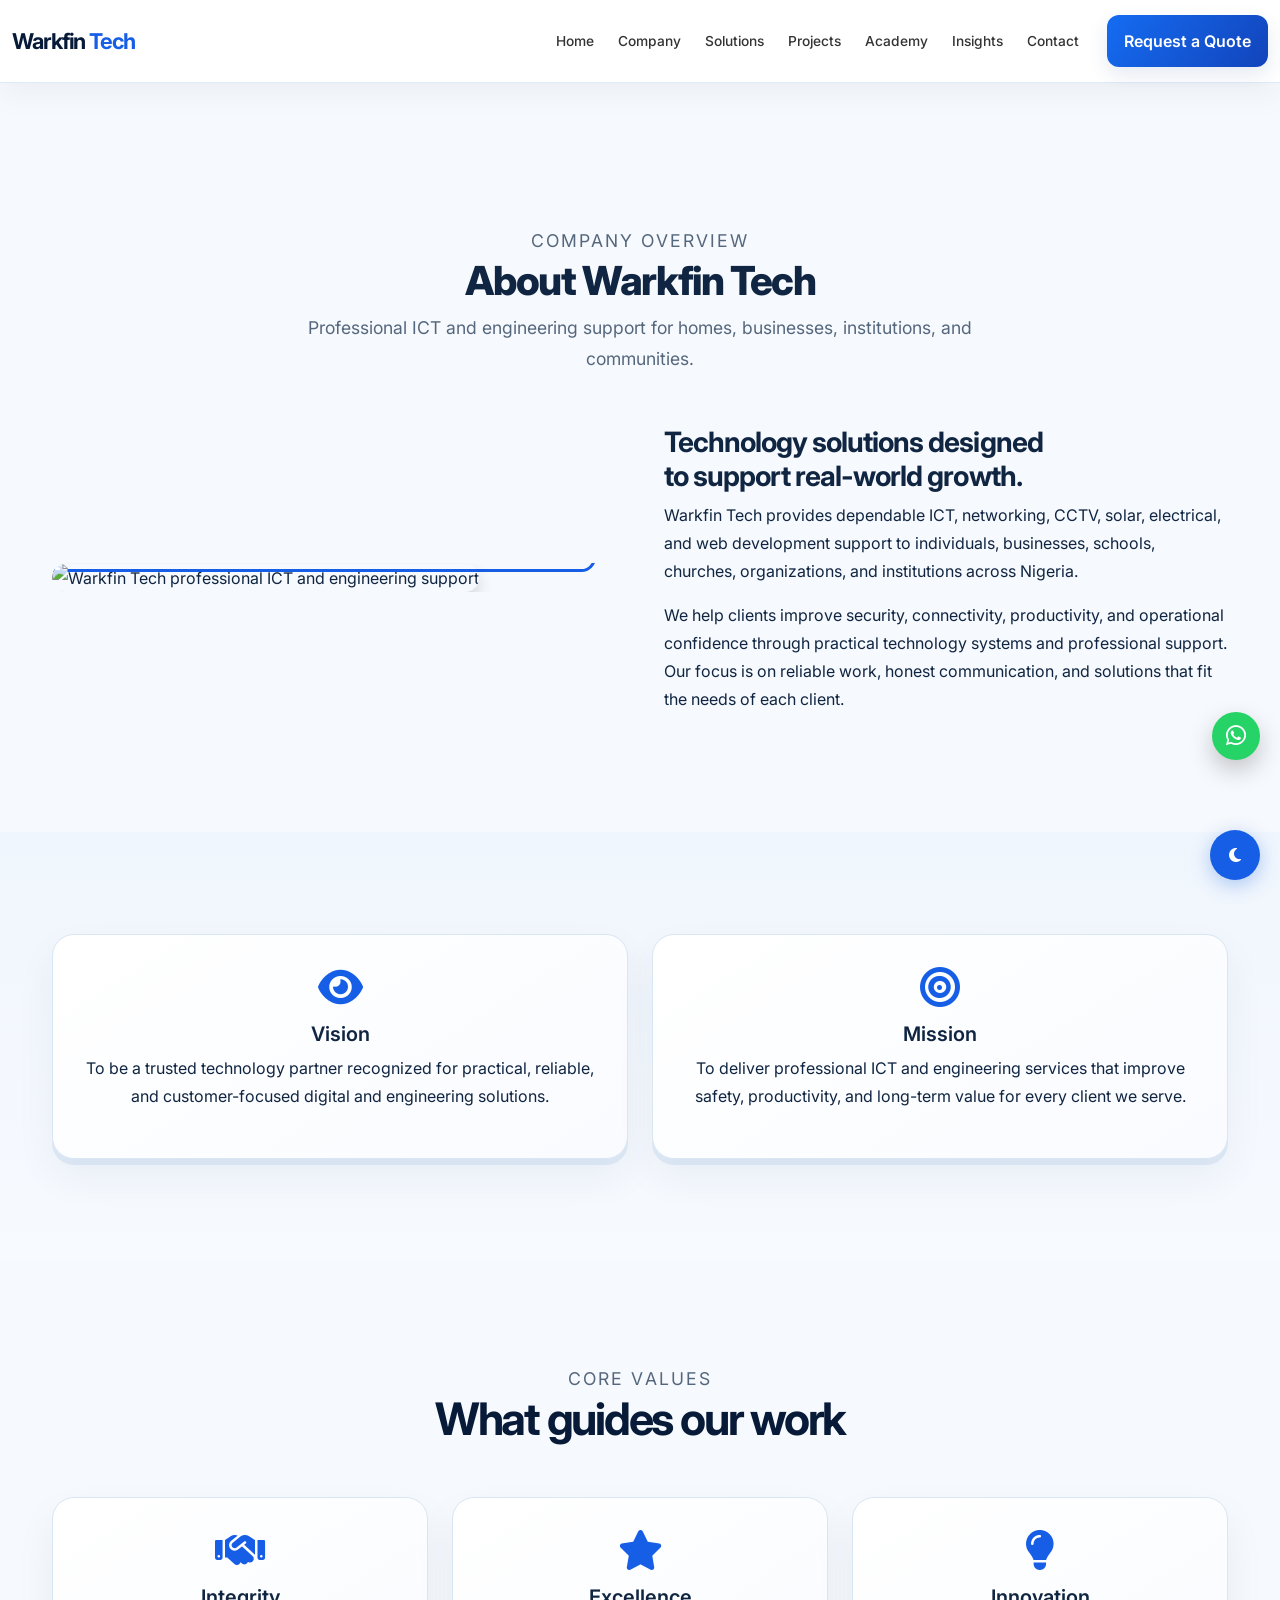
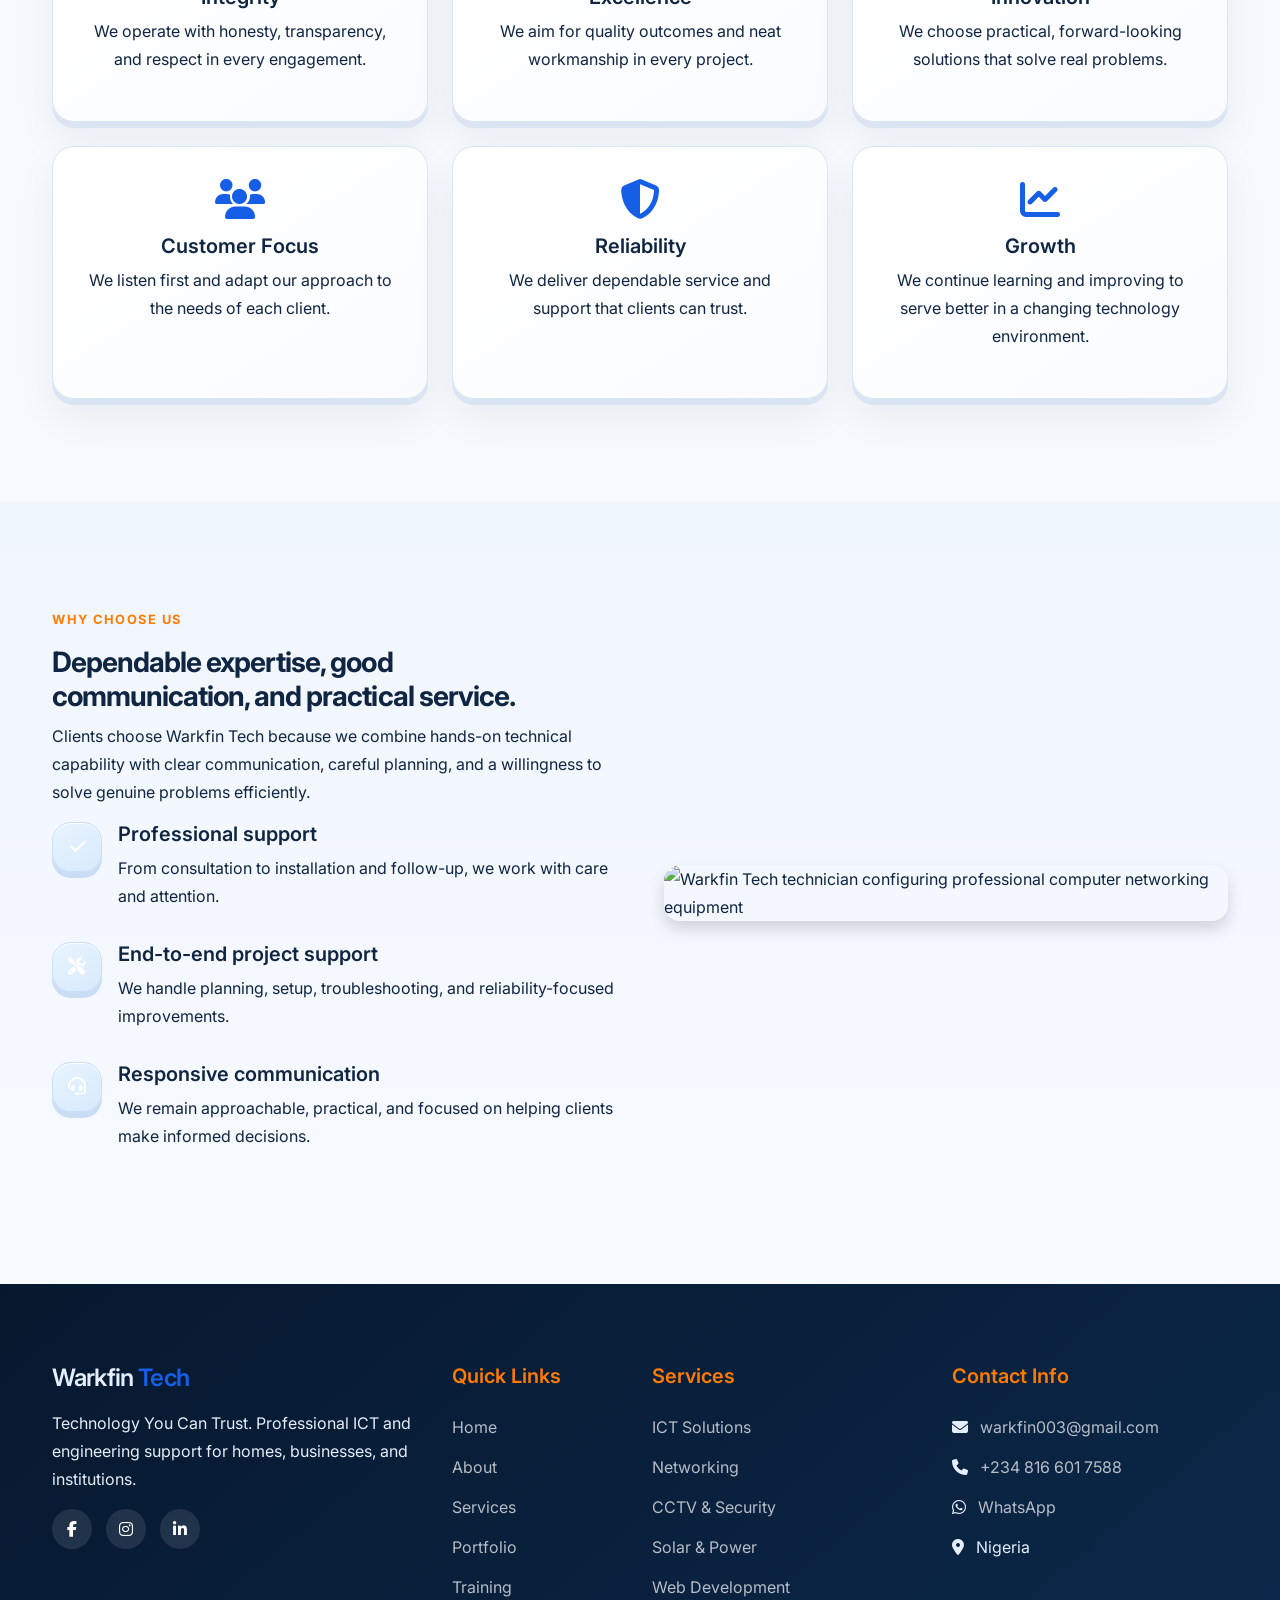
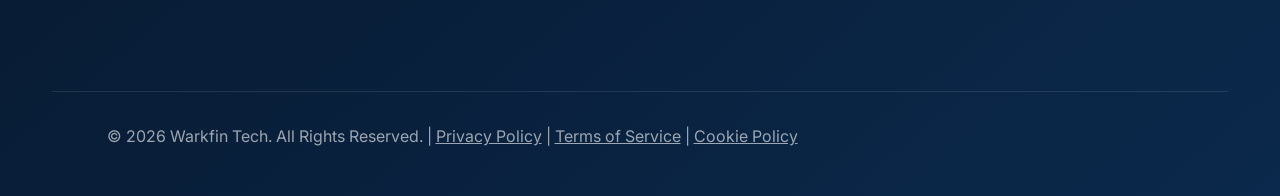
==== commit e9a11fd2: "Apply premium visual system to about.html" ====
--- a/about.html
+++ b/about.html
@@ -15,6 +15,7 @@
     <link rel="stylesheet" href="STYLE.css">
     <link rel="stylesheet" href="responsive.css">
     <link rel="stylesheet" href="dark-mode.css">
+    <link rel="stylesheet" href="premium-experience.css">
 </head>
 <body>
     <nav class="navbar navbar-expand-lg fixed-top">
--- a/premium-experience.css
+++ b/premium-experience.css
@@ -0,0 +1,62 @@
+/* Warkfin Tech · Premium Experience 2026
+   Design layer; original content, forms, routing and animations remain intact. */
+:root {
+  --royal-blue:#175ee6;--navy-blue:#071a38;--light-gray:#f3f7fd;
+  --wt-ink:#102541;--wt-muted:#55677c;--wt-line:#d9e6f4;
+  --wt-glow:#57d5ed;--wt-shadow:0 22px 55px rgba(11,39,81,.11);
+}
+html{scroll-padding-top:94px}
+body{background:#f6f9fd;color:var(--wt-ink);font-family:Inter,system-ui,sans-serif;font-size:16px;line-height:1.75;-webkit-font-smoothing:antialiased}
+p{max-width:80ch}
+h1,h2,h3,h4{letter-spacing:-.035em;text-wrap:balance}
+.container{max-width:1200px}
+.navbar{border-bottom:1px solid rgba(212,226,245,.75);background:rgba(255,255,255,.91);backdrop-filter:blur(20px);box-shadow:0 8px 35px rgba(7,26,56,.055)}
+.navbar .container{gap:14px}
+.navbar-brand{font-size:clamp(1.24rem,1.7vw,1.54rem);letter-spacing:-.05em}
+.navbar .nav-link{margin-inline:3px!important;padding-inline:9px!important;font-size:.86rem;white-space:nowrap}
+.navbar .btn-primary-custom{padding:12px 17px}
+.btn-primary-custom,.btn-outline-custom{border-radius:12px!important;min-height:44px;display:inline-flex;align-items:center;justify-content:center;gap:.55rem;box-shadow:0 8px 20px rgba(17,65,135,.11);transition:transform .25s ease,box-shadow .25s ease,background .25s ease}
+.btn-primary-custom{background:linear-gradient(128deg,#156cf2,#1244bb)}
+.btn-outline-custom{background:rgba(255,255,255,.07);backdrop-filter:blur(8px)}
+.btn-primary-custom:hover,.btn-outline-custom:hover{transform:translateY(-3px);box-shadow:0 14px 32px rgba(17,65,135,.24)}
+.hero{min-height:min(830px,100svh);background:radial-gradient(circle at 86% 13%,rgba(64,195,239,.27),transparent 34%),radial-gradient(circle at 10% 88%,rgba(50,117,242,.3),transparent 43%),linear-gradient(130deg,#06152e 3%,#092957 55%,#0c5092 100%);padding:155px 0 105px}
+.hero::before{background:linear-gradient(90deg,transparent 97%,rgba(255,255,255,.06) 98%),linear-gradient(0deg,transparent 97%,rgba(255,255,255,.05) 98%);background-size:66px 66px;animation:none;mask-image:linear-gradient(90deg,transparent,#000)}
+.hero::after{opacity:.06;animation:none}
+.hero .container{position:relative;z-index:2}
+.hero h1{font-size:clamp(2.45rem,4.6vw,4.45rem);line-height:1.08;letter-spacing:-.055em;max-width:16ch;text-wrap:balance}
+.hero p{max-width:59ch;color:rgba(244,250,255,.81)}
+.hero .eyebrow{display:inline-flex;color:#b4f1ff;letter-spacing:.16em;font-size:.76rem;font-weight:750;text-transform:uppercase}
+.hero-btns{display:flex;flex-wrap:wrap;gap:12px;margin-block:28px}
+.hero-btns .btn-outline-custom{border:1px solid rgba(255,255,255,.6)!important}
+.hero-image{position:relative;perspective:1100px;isolation:isolate}
+.hero-image::before{content:"";position:absolute;inset:8% 0 0;background:linear-gradient(125deg,rgba(80,230,252,.45),rgba(28,104,231,.16));filter:blur(65px);border-radius:40%;z-index:-1}
+.hero-image img{width:min(100%,510px);max-height:430px;object-fit:contain;border:1px solid rgba(255,255,255,.28);border-radius:26px!important;box-shadow:0 34px 80px rgba(1,11,31,.5),0 8px 0 rgba(255,255,255,.07);transform:rotateY(-6deg) rotateX(3deg);transition:transform .5s ease}
+.hero-image:hover img{transform:rotateY(0) rotateX(0) translateY(-7px)}
+.section-padding{padding-block:clamp(76px,8vw,118px)!important}
+.section-padding.bg-light{background:linear-gradient(180deg,#f0f6fd,#f7faff)!important}
+.section-title{margin-bottom:clamp(30px,4vw,54px)}
+.section-title h2{font-size:clamp(1.95rem,3.5vw,3.1rem);letter-spacing:-.05em;line-height:1.15}
+.section-title p{color:var(--wt-muted);max-width:65ch;margin-inline:auto}
+.counter-section{position:relative;margin-top:-48px;z-index:3;border-radius:25px;padding:18px;background:rgba(255,255,255,.98);box-shadow:0 30px 70px rgba(10,32,68,.13);border:1px solid #e1eaf5}
+.counter-box,.service-card,.value-card,.focus-card,.portfolio-item,.training-card,.testimonial-card{border:1px solid var(--wt-line)!important;border-radius:22px!important;background:linear-gradient(148deg,#fff 5%,#f9fbff 100%);box-shadow:0 6px 0 rgba(199,216,238,.5),0 18px 40px rgba(16,46,91,.06)!important;transition:transform .28s ease,box-shadow .28s ease,border-color .28s ease;overflow:hidden}
+.counter-box:hover,.service-card:hover,.value-card:hover,.focus-card:hover,.portfolio-item:hover,.training-card:hover,.testimonial-card:hover{transform:translateY(-7px);border-color:#a6c9f6!important;box-shadow:0 10px 0 rgba(185,208,236,.4),0 28px 54px rgba(16,46,91,.13)!important}
+.service-card,.value-card,.focus-card,.training-card,.testimonial-card{padding:clamp(22px,2.7vw,32px)}
+.service-icon{display:grid;place-items:center;width:66px;height:66px;background:linear-gradient(140deg,#e8f4ff,#d8eafd);border:1px solid #c7dff7;border-radius:19px;box-shadow:inset 0 1px 0 #fff,0 6px 0 #cbddf5}
+.service-card h3,.value-card h3,.focus-card h3,.training-card h3{letter-spacing:-.03em}
+.service-list{padding-left:1rem}
+.portfolio-item img,.training-card img{width:100%;object-fit:cover}
+.testimonial-card{height:100%}
+.form-control,.form-select,textarea{border-radius:11px!important;border:1px solid #cbd8e8!important;padding:12px 15px!important;background:#fff}
+.form-control:focus,.form-select:focus,textarea:focus{border-color:#347bd7!important;box-shadow:0 0 0 4px rgba(40,111,225,.12)!important}
+.accordion-item{border:1px solid var(--wt-line)!important;border-radius:16px!important;overflow:hidden;margin-bottom:12px;box-shadow:0 8px 25px rgba(8,35,74,.035)}
+.accordion-button{font-weight:650}
+.footer{background:linear-gradient(140deg,#07182e,#0b294c);color:#e5eefb}
+:focus-visible{outline:3px solid #36a9f0;outline-offset:3px}
+@media(min-width:992px){.navbar .container{max-width:1380px}.hero .row{gap:0}.hero .hero-content{padding-right:38px}}
+@media(max-width:991.98px){.hero{min-height:auto;padding:140px 0 95px}.hero h1{max-width:18ch}.hero-image{margin-top:35px}.navbar-collapse{max-height:calc(100vh - 90px);overflow:auto}.navbar .nav-link{margin:2px 0!important;font-size:.96rem}}
+@media(max-width:767.98px){html{scroll-padding-top:80px}.hero{padding:125px 0 85px}.hero h1{font-size:clamp(2.35rem,9vw,3.7rem)}.hero-btns>*{flex:1 1 160px}.hero-image img{transform:none}.counter-section{margin-top:-25px;padding:10px}.counter-section .row>*{flex:1 1 48%}.section-padding{padding-block:65px!important}.service-card,.value-card,.focus-card,.training-card{padding:22px!important}}
+@media(prefers-reduced-motion:reduce){html{scroll-behavior:auto}.hero-image img,.service-card,.value-card,.focus-card,.portfolio-item,.training-card,.testimonial-card,.counter-box{transition:none!important;transform:none!important}.hero::after,.hero::before{animation:none!important}}
+body.dark-mode .counter-section{background:#0f1b31;border-color:#294063}
+body.dark-mode .service-card,body.dark-mode .value-card,body.dark-mode .focus-card,body.dark-mode .portfolio-item,body.dark-mode .training-card,body.dark-mode .testimonial-card,body.dark-mode .counter-box{background:linear-gradient(140deg,#14243d,#111e33);border-color:#31425c!important;box-shadow:0 5px 0 #0a1426,0 20px 35px #0208125c!important}
+body.dark-mode .section-padding.bg-light{background:#0b1527!important}
+body.dark-mode .hero{background:radial-gradient(circle at 85% 22%,rgba(64,195,239,.13),transparent 40%),linear-gradient(130deg,#051124,#092c56)}
